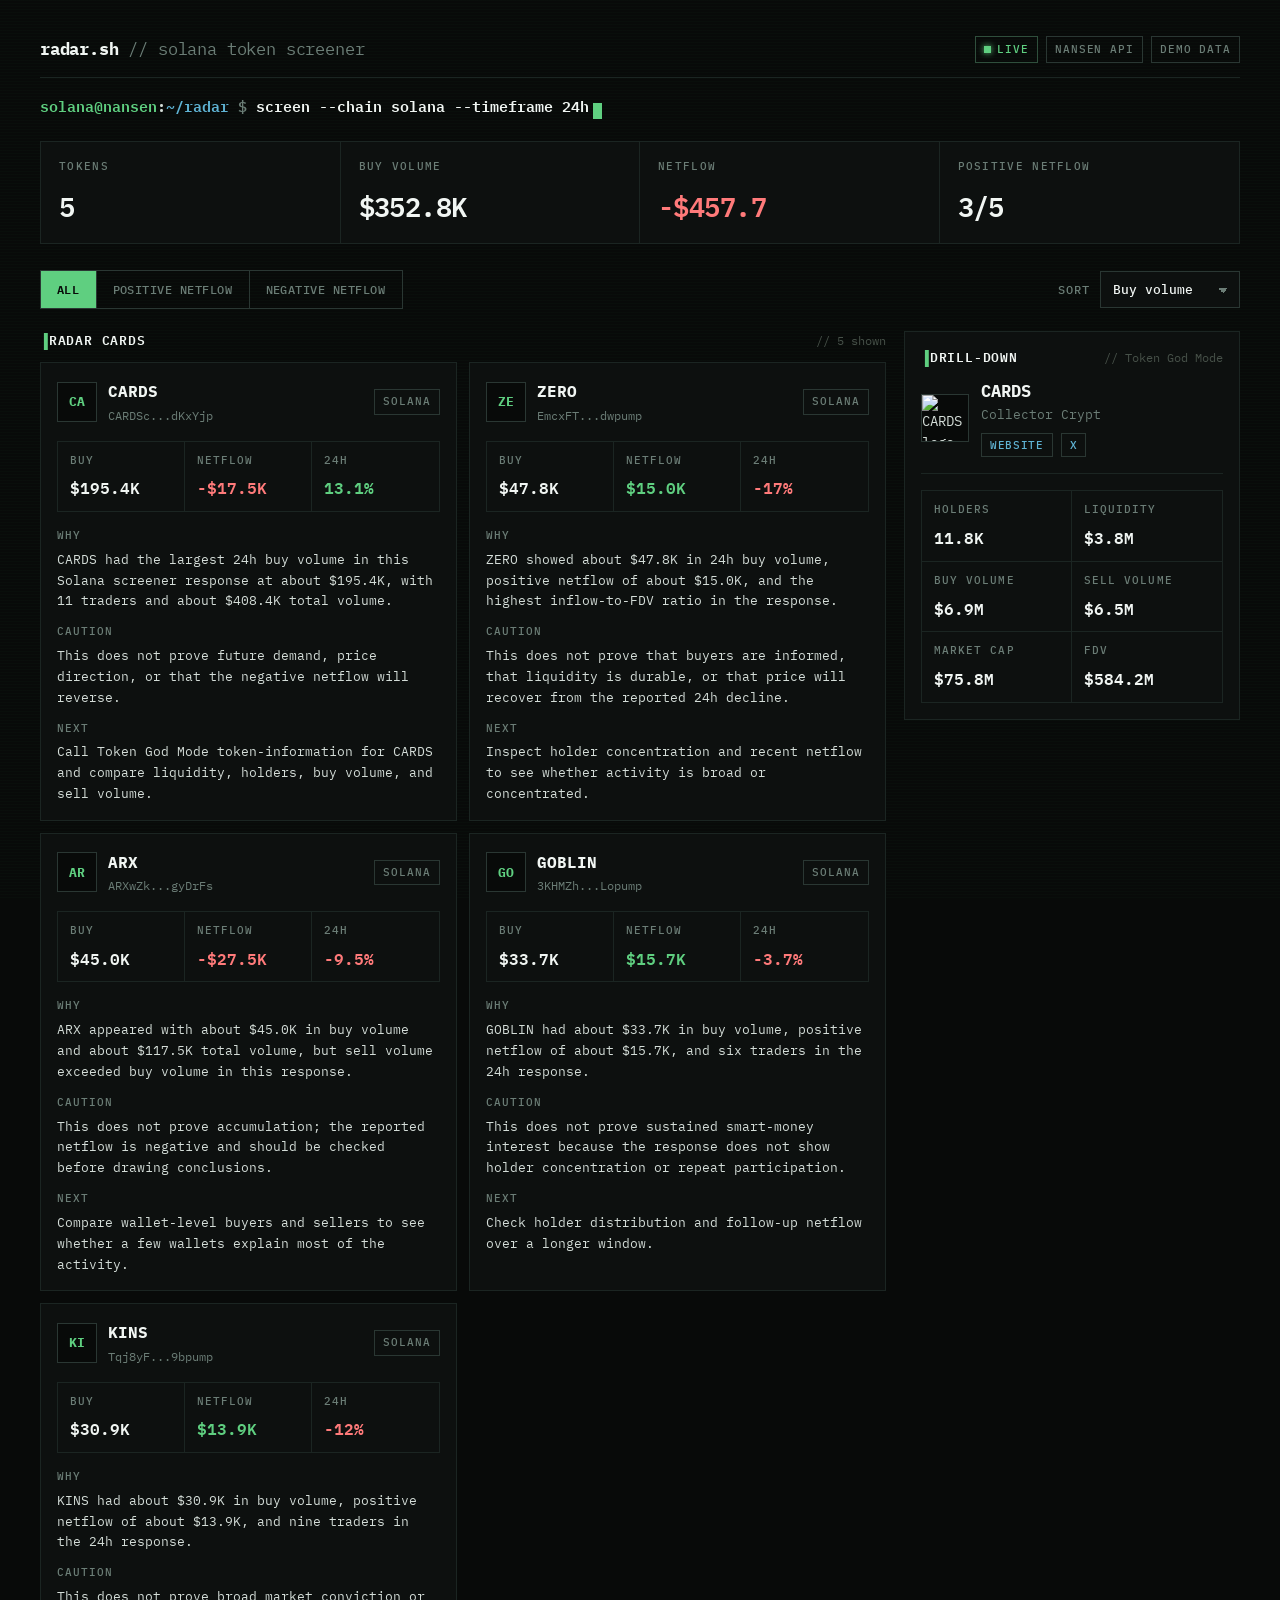
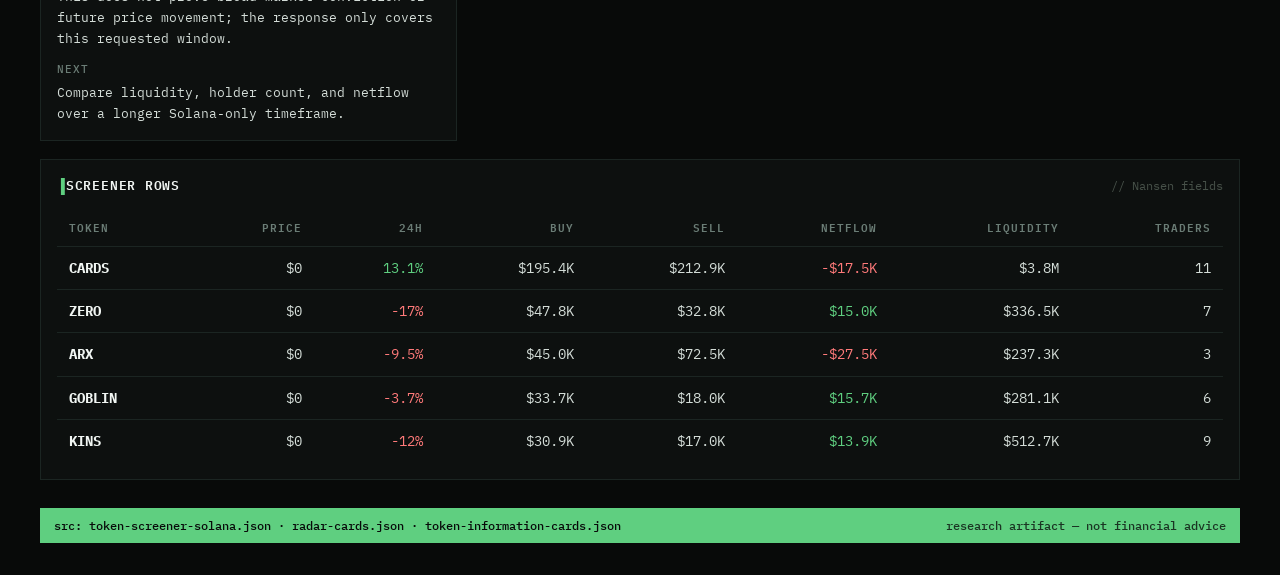
==== index.html @ 148d8b2f "Add initial implementation of Solana Token Radar - Create styles for the application in assets/style" ====
<!doctype html>
<html lang="en">
  <head>
    <meta charset="utf-8">
    <meta name="viewport" content="width=device-width, initial-scale=1">
    <title>Solana Token Radar</title>
    <link rel="stylesheet" href="assets/styles.css">
  </head>
  <body>
    <header class="app-header">
      <div class="term-bar">
        <h1 class="term-title">radar.sh<span> // solana token screener</span></h1>
        <div class="header-meta">
          <span class="live"><i aria-hidden="true"></i>live</span>
          <span>nansen api</span>
          <span>demo data</span>
        </div>
      </div>
      <p class="prompt"><span class="prompt-pre">solana@nansen</span>:<span class="prompt-path">~/radar</span> <span class="prompt-sign">$</span> <span class="prompt-cmd">screen --chain solana --timeframe 24h</span><span class="cursor" aria-hidden="true"></span></p>
    </header>

    <main>
      <section class="summary-grid" aria-label="Summary metrics">
        <article class="summary-tile">
          <span class="label">Tokens</span>
          <strong id="token-count">-</strong>
        </article>
        <article class="summary-tile">
          <span class="label">Buy Volume</span>
          <strong id="buy-volume">-</strong>
        </article>
        <article class="summary-tile">
          <span class="label">Netflow</span>
          <strong id="netflow">-</strong>
        </article>
        <article class="summary-tile">
          <span class="label">Positive Netflow</span>
          <strong id="positive-count">-</strong>
        </article>
      </section>

      <section class="toolbar" aria-label="Dashboard controls">
        <div class="segmented" role="group" aria-label="Filter tokens">
          <button class="is-active" type="button" data-filter="all">All</button>
          <button type="button" data-filter="positive">Positive netflow</button>
          <button type="button" data-filter="negative">Negative netflow</button>
        </div>
        <label class="sort-control">
          <span>Sort</span>
          <select id="sort-select">
            <option value="buy_volume">Buy volume</option>
            <option value="netflow">Netflow</option>
            <option value="volume">Total volume</option>
            <option value="market_cap_usd">Market cap</option>
          </select>
        </label>
      </section>

      <section class="dashboard-layout">
        <div>
          <div class="section-heading">
            <h2>Radar Cards</h2>
            <span id="result-count">-</span>
          </div>
          <div id="cards" class="card-grid"></div>
        </div>

        <aside class="profile-panel" aria-label="Token drill-down">
          <div class="section-heading">
            <h2>Drill-Down</h2>
            <span>Token God Mode</span>
          </div>
          <div id="profile"></div>
        </aside>
      </section>

      <section class="table-section">
        <div class="section-heading">
          <h2>Screener Rows</h2>
          <span>Nansen fields</span>
        </div>
        <div class="table-wrap">
          <table>
            <thead>
              <tr>
                <th>Token</th>
                <th>Price</th>
                <th>24h</th>
                <th>Buy</th>
                <th>Sell</th>
                <th>Netflow</th>
                <th>Liquidity</th>
                <th>Traders</th>
              </tr>
            </thead>
            <tbody id="token-table"></tbody>
          </table>
        </div>
      </section>
    </main>

    <footer class="app-footer">
      <span>src: token-screener-solana.json · radar-cards.json · token-information-cards.json</span>
      <span>research artifact — not financial advice</span>
    </footer>

    <template id="card-template">
      <article class="token-card">
        <div class="card-topline">
          <div class="token-id">
            <div class="token-mark"></div>
            <div>
              <h3></h3>
              <button class="address" type="button"></button>
            </div>
          </div>
          <span class="chain-pill">solana</span>
        </div>
        <div class="metric-strip">
          <div>
            <span>Buy</span>
            <strong data-field="buy"></strong>
          </div>
          <div>
            <span>Netflow</span>
            <strong data-field="netflow"></strong>
          </div>
          <div>
            <span>24h</span>
            <strong data-field="price_change"></strong>
          </div>
        </div>
        <dl class="card-notes">
          <dt>Why</dt>
          <dd data-field="why"></dd>
          <dt>Caution</dt>
          <dd data-field="caution"></dd>
          <dt>Next</dt>
          <dd data-field="next"></dd>
        </dl>
      </article>
    </template>

    <script src="assets/dashboard.js"></script>
  </body>
</html>
---- assets/styles.css ----
@import url("https://fonts.googleapis.com/css2?family=IBM+Plex+Mono:wght@400;500;600;700&display=swap");

:root {
  color-scheme: dark;
  --bg: #080a09;
  --panel: #0d100f;
  --panel-hi: #111513;
  --line: #1b2522;
  --line-hi: #2a3733;
  --text: #d4ddd8;
  --text-hi: #f1f6f3;
  --muted: #6b7d76;
  --dim: #475149;
  --green: #5fcf80;
  --green-dim: #2f4f3c;
  --red: #ff7a7a;
  --amber: #f0b95c;
  --cyan: #5fb3d4;
  --mono: "IBM Plex Mono", ui-monospace, SFMono-Regular, "SF Mono", Menlo,
    Consolas, "Liberation Mono", monospace;
}

* {
  box-sizing: border-box;
}

html {
  -webkit-text-size-adjust: 100%;
}

body {
  margin: 0;
  min-width: 320px;
  background: var(--bg);
  color: var(--text);
  font-family: var(--mono);
  font-size: 14px;
  line-height: 1.5;
  font-feature-settings: "tnum" 1;
  -webkit-font-smoothing: antialiased;
}

/* Faint CRT scanline atmosphere — the one ambient flourish. */
body::before {
  content: "";
  position: fixed;
  inset: 0;
  z-index: 0;
  pointer-events: none;
  background: repeating-linear-gradient(
    to bottom,
    rgba(95, 207, 128, 0.025) 0,
    rgba(95, 207, 128, 0.025) 1px,
    transparent 1px,
    transparent 3px
  );
}

body > * {
  position: relative;
  z-index: 1;
}

button,
select,
input {
  font: inherit;
  color: inherit;
}

a {
  color: var(--cyan);
}

h1,
h2,
h3,
p {
  margin: 0;
  font-weight: 600;
}

.app-header,
main,
.app-footer {
  width: min(1200px, calc(100% - 40px));
  margin: 0 auto;
}

/* ---------- Header: a live shell prompt ---------- */

.app-header {
  padding: 36px 0 22px;
}

.term-bar {
  display: flex;
  align-items: center;
  gap: 18px;
  flex-wrap: wrap;
  padding-bottom: 14px;
  border-bottom: 1px solid var(--line);
}

.term-title {
  font-size: 1.05rem;
  font-weight: 700;
  letter-spacing: -0.01em;
  color: var(--text-hi);
}

.term-title span {
  color: var(--muted);
  font-weight: 400;
}

.header-meta {
  display: flex;
  flex-wrap: wrap;
  gap: 8px;
  margin-left: auto;
}

.header-meta span {
  display: inline-flex;
  align-items: center;
  gap: 6px;
  border: 1px solid var(--line-hi);
  color: var(--muted);
  font-size: 0.7rem;
  font-weight: 500;
  letter-spacing: 0.08em;
  text-transform: uppercase;
  padding: 4px 8px;
}

.header-meta .live {
  color: var(--green);
  border-color: var(--green-dim);
}

.header-meta .live i {
  width: 7px;
  height: 7px;
  background: var(--green);
  box-shadow: 0 0 6px var(--green);
  animation: pulse 1.6s steps(1, end) infinite;
}

.prompt {
  margin-top: 18px;
  font-size: 0.95rem;
  color: var(--text);
  white-space: nowrap;
  overflow-x: auto;
  scrollbar-width: none;
}

.prompt::-webkit-scrollbar {
  display: none;
}

.prompt-pre {
  color: var(--green);
}

.prompt-path {
  color: var(--cyan);
}

.prompt-sign {
  color: var(--muted);
}

.prompt-cmd {
  color: var(--text-hi);
}

.cursor {
  display: inline-block;
  width: 9px;
  height: 1.05em;
  margin-left: 4px;
  vertical-align: text-bottom;
  background: var(--green);
  animation: blink 1.1s steps(1, end) infinite;
}

@keyframes blink {
  50% {
    opacity: 0;
  }
}

@keyframes pulse {
  50% {
    opacity: 0.2;
  }
}

/* ---------- Summary readout ---------- */

.summary-grid {
  display: grid;
  grid-template-columns: repeat(4, minmax(0, 1fr));
  gap: 0;
  border: 1px solid var(--line);
  margin-bottom: 26px;
}

.summary-tile {
  padding: 16px 18px;
  border-right: 1px solid var(--line);
}

.summary-tile:last-child {
  border-right: 0;
}

.label {
  display: block;
  color: var(--muted);
  font-size: 0.68rem;
  font-weight: 500;
  letter-spacing: 0.12em;
  text-transform: uppercase;
}

.summary-tile strong {
  display: block;
  margin-top: 12px;
  font-size: 1.7rem;
  font-weight: 600;
  letter-spacing: -0.02em;
  color: var(--text-hi);
}

/* ---------- Toolbar ---------- */

.toolbar {
  display: flex;
  align-items: center;
  justify-content: space-between;
  gap: 16px;
  margin-bottom: 22px;
}

.segmented {
  display: inline-flex;
  border: 1px solid var(--line-hi);
}

.segmented button {
  border: 0;
  border-right: 1px solid var(--line-hi);
  background: transparent;
  color: var(--muted);
  cursor: pointer;
  font-size: 0.78rem;
  font-weight: 500;
  letter-spacing: 0.04em;
  text-transform: uppercase;
  padding: 9px 16px;
  transition: background 0.12s, color 0.12s;
}

.segmented button:last-child {
  border-right: 0;
}

.segmented button:hover {
  color: var(--text-hi);
  background: var(--panel-hi);
}

.segmented button.is-active {
  background: var(--green);
  color: var(--bg);
  font-weight: 600;
}

.sort-control {
  display: flex;
  align-items: center;
  gap: 10px;
  color: var(--muted);
  font-size: 0.72rem;
  font-weight: 500;
  letter-spacing: 0.08em;
  text-transform: uppercase;
}

.sort-control select {
  border: 1px solid var(--line-hi);
  background: var(--panel);
  color: var(--text-hi);
  font-size: 0.8rem;
  font-weight: 500;
  padding: 8px 30px 8px 12px;
  cursor: pointer;
  appearance: none;
  background-image: linear-gradient(45deg, transparent 50%, var(--muted) 50%),
    linear-gradient(135deg, var(--muted) 50%, transparent 50%);
  background-position: calc(100% - 16px) 53%, calc(100% - 11px) 53%;
  background-size: 5px 5px, 5px 5px;
  background-repeat: no-repeat;
}

.sort-control select:hover {
  border-color: var(--green-dim);
}

/* ---------- Dashboard layout ---------- */

.dashboard-layout {
  display: grid;
  grid-template-columns: minmax(0, 1fr) 336px;
  gap: 18px;
  align-items: start;
}

.section-heading {
  display: flex;
  align-items: baseline;
  justify-content: space-between;
  gap: 16px;
  margin-bottom: 12px;
}

.section-heading h2 {
  font-size: 0.82rem;
  font-weight: 600;
  letter-spacing: 0.06em;
  text-transform: uppercase;
  color: var(--text-hi);
}

.section-heading h2::before {
  content: "\2590 ";
  color: var(--green);
}

.section-heading span {
  color: var(--dim);
  font-size: 0.72rem;
  font-weight: 400;
}

.section-heading span::before {
  content: "// ";
}

/* ---------- Cards ---------- */

.card-grid {
  display: grid;
  grid-template-columns: repeat(2, minmax(0, 1fr));
  gap: 12px;
}

.summary-tile,
.token-card,
.profile-panel,
.table-section {
  background: var(--panel);
}

.token-card {
  border: 1px solid var(--line);
  padding: 16px;
  transition: border-color 0.14s;
}

.token-card:hover {
  border-color: var(--line-hi);
}

.card-topline,
.token-id {
  display: flex;
  align-items: center;
  gap: 11px;
}

.card-topline {
  justify-content: space-between;
}

.token-mark {
  display: grid;
  width: 40px;
  height: 40px;
  flex: 0 0 40px;
  place-items: center;
  border: 1px solid var(--line-hi);
  background: var(--bg);
  color: var(--green);
  font-size: 0.82rem;
  font-weight: 700;
  letter-spacing: 0.02em;
}

.token-mark img {
  width: 100%;
  height: 100%;
  object-fit: cover;
}

.token-id h3 {
  font-size: 1.02rem;
  font-weight: 700;
  color: var(--text-hi);
}

.address {
  display: block;
  max-width: 190px;
  overflow: hidden;
  border: 0;
  background: transparent;
  color: var(--muted);
  cursor: pointer;
  padding: 2px 0 0;
  font-size: 0.78rem;
  text-align: left;
  text-overflow: ellipsis;
  white-space: nowrap;
}

.address:hover {
  color: var(--green);
}

.chain-pill {
  border: 1px solid var(--line-hi);
  color: var(--muted);
  font-size: 0.66rem;
  font-weight: 500;
  letter-spacing: 0.1em;
  text-transform: uppercase;
  padding: 4px 8px;
}

.metric-strip {
  display: grid;
  grid-template-columns: repeat(3, minmax(0, 1fr));
  border: 1px solid var(--line);
  margin: 16px 0;
}

.metric-strip div {
  padding: 11px 12px;
  border-right: 1px solid var(--line);
}

.metric-strip div:last-child {
  border-right: 0;
}

.metric-strip span,
.card-notes dt,
.profile-stat span {
  display: block;
  color: var(--muted);
  font-size: 0.66rem;
  font-weight: 500;
  letter-spacing: 0.1em;
  text-transform: uppercase;
}

.metric-strip strong {
  display: block;
  margin-top: 8px;
  font-size: 0.98rem;
  font-weight: 600;
  color: var(--text-hi);
}

.positive,
strong.positive {
  color: var(--green);
}

.negative,
strong.negative {
  color: var(--red);
}

.card-notes {
  margin: 0;
}

.card-notes dt {
  margin-top: 13px;
}

.card-notes dt:first-child {
  margin-top: 0;
}

.card-notes dd {
  margin: 5px 0 0;
  color: var(--text);
  font-size: 0.84rem;
  line-height: 1.55;
}

/* ---------- Profile drill-down ---------- */

.profile-panel,
.table-section {
  border: 1px solid var(--line);
  padding: 16px;
}

.profile-head {
  display: flex;
  align-items: center;
  gap: 12px;
  padding-bottom: 16px;
  border-bottom: 1px solid var(--line);
}

.profile-head h3 {
  font-size: 1.05rem;
  font-weight: 700;
  color: var(--text-hi);
}

.profile-head p {
  color: var(--muted);
  font-size: 0.8rem;
  font-weight: 400;
}

.profile-logo {
  width: 48px;
  height: 48px;
  flex: 0 0 48px;
  border: 1px solid var(--line-hi);
  background: var(--bg);
  object-fit: cover;
}

.profile-links {
  display: flex;
  flex-wrap: wrap;
  gap: 8px;
  margin-top: 9px;
}

.profile-links a {
  border: 1px solid var(--line-hi);
  color: var(--cyan);
  font-size: 0.7rem;
  font-weight: 500;
  letter-spacing: 0.06em;
  text-transform: uppercase;
  padding: 3px 8px;
  text-decoration: none;
}

.profile-links a:hover {
  border-color: var(--cyan);
}

.profile-stats {
  display: grid;
  grid-template-columns: repeat(2, minmax(0, 1fr));
  border: 1px solid var(--line);
  margin-top: 16px;
}

.profile-stat {
  padding: 11px 12px;
  border-right: 1px solid var(--line);
  border-bottom: 1px solid var(--line);
}

.profile-stat:nth-child(even) {
  border-right: 0;
}

.profile-stat:nth-last-child(-n + 2) {
  border-bottom: 0;
}

.profile-stat strong {
  display: block;
  margin-top: 8px;
  font-size: 0.98rem;
  font-weight: 600;
  color: var(--text-hi);
}

/* ---------- Table / screener rows ---------- */

.table-section {
  margin: 18px 0 28px;
}

.table-wrap {
  overflow-x: auto;
}

table {
  width: 100%;
  min-width: 820px;
  border-collapse: collapse;
}

th,
td {
  border-bottom: 1px solid var(--line);
  padding: 11px 12px;
  text-align: right;
  vertical-align: middle;
}

th:first-child,
td:first-child {
  text-align: left;
}

th {
  color: var(--muted);
  font-size: 0.66rem;
  font-weight: 600;
  letter-spacing: 0.1em;
  text-transform: uppercase;
}

td {
  font-size: 0.85rem;
  font-variant-numeric: tabular-nums;
  color: var(--text);
}

tbody tr {
  transition: background 0.1s;
}

tbody tr:hover {
  background: var(--panel-hi);
}

tbody tr:last-child td {
  border-bottom: 0;
}

.symbol-cell {
  font-weight: 700;
  color: var(--text-hi);
}

/* ---------- Footer: tmux-style status bar ---------- */

.app-footer {
  display: flex;
  justify-content: space-between;
  align-items: center;
  gap: 16px;
  flex-wrap: wrap;
  margin-bottom: 32px;
  padding: 9px 14px;
  background: var(--green);
  color: var(--bg);
  font-size: 0.72rem;
  font-weight: 500;
}

.app-footer span:last-child {
  opacity: 0.78;
}

/* ---------- Empty state ---------- */

.empty-state {
  border: 1px dashed var(--line-hi);
  background: var(--panel);
  color: var(--muted);
  padding: 18px;
  font-size: 0.85rem;
}

.empty-state::before {
  content: "$ ";
  color: var(--green);
}

/* ---------- Accessibility ---------- */

:focus-visible {
  outline: 2px solid var(--green);
  outline-offset: 2px;
}

@media (prefers-reduced-motion: reduce) {
  .cursor,
  .header-meta .live i {
    animation: none;
  }
}

/* ---------- Responsive ---------- */

@media (max-width: 980px) {
  .summary-grid {
    grid-template-columns: repeat(2, minmax(0, 1fr));
  }

  .summary-tile:nth-child(2) {
    border-right: 0;
  }

  .summary-tile:nth-child(-n + 2) {
    border-bottom: 1px solid var(--line);
  }

  .dashboard-layout,
  .card-grid {
    grid-template-columns: 1fr;
  }

  .profile-panel {
    order: -1;
  }
}

@media (max-width: 700px) {
  .term-title {
    width: 100%;
  }

  .header-meta {
    margin-left: 0;
  }

  .toolbar {
    flex-direction: column;
    align-items: stretch;
  }

  .segmented {
    display: grid;
    grid-template-columns: 1fr;
  }

  .segmented button {
    border-right: 0;
    border-bottom: 1px solid var(--line-hi);
  }

  .segmented button:last-child {
    border-bottom: 0;
  }

  .sort-control {
    justify-content: space-between;
  }

  .summary-grid,
  .metric-strip,
  .profile-stats {
    grid-template-columns: 1fr;
  }

  .summary-tile,
  .metric-strip div {
    border-right: 0;
    border-bottom: 1px solid var(--line);
  }

  .summary-tile:last-child,
  .metric-strip div:last-child {
    border-bottom: 0;
  }

  .profile-stat {
    border-right: 0;
  }

  .app-footer {
    flex-direction: column;
    align-items: flex-start;
    gap: 4px;
  }
}
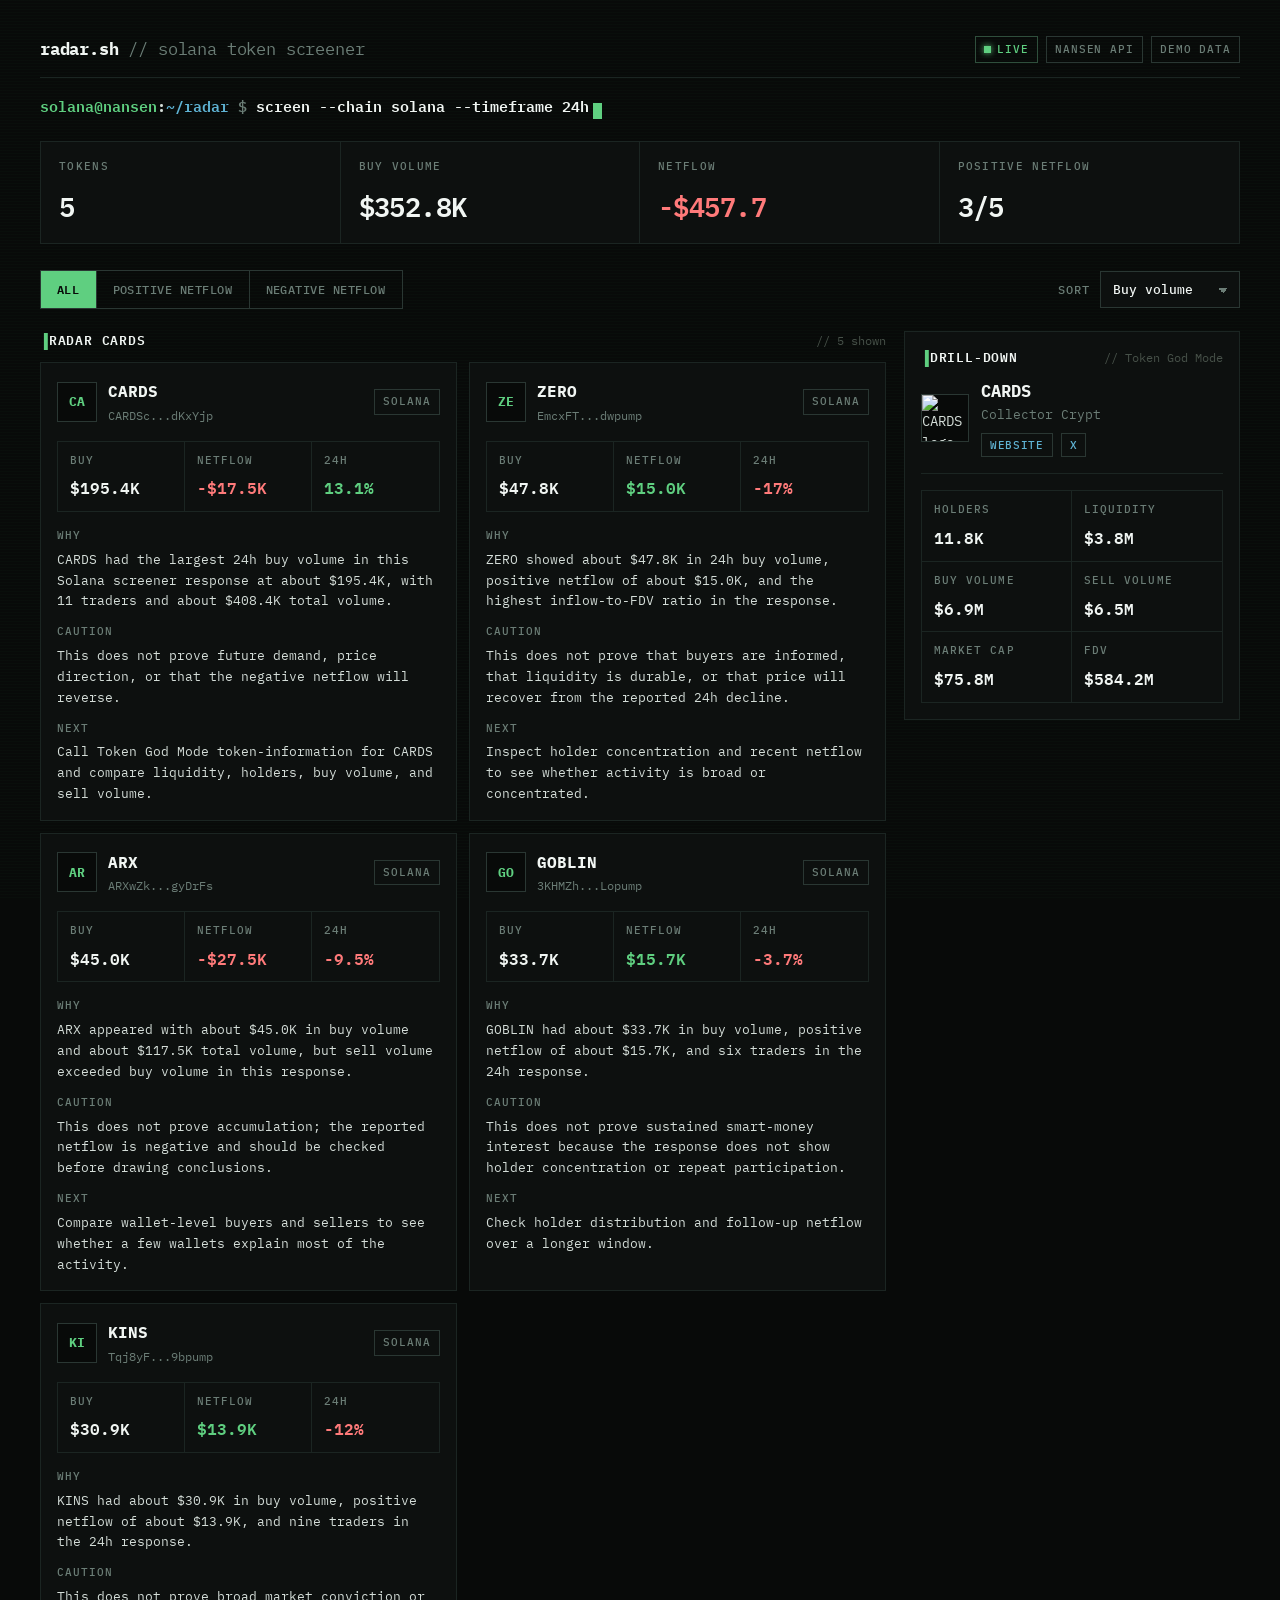
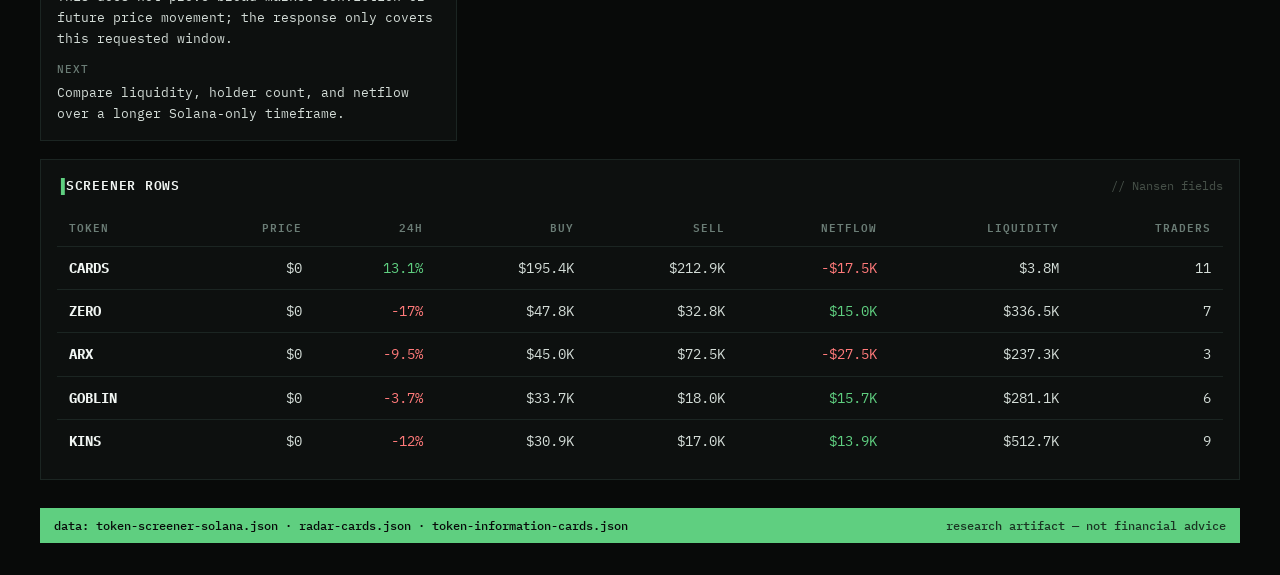
==== commit 0de3aa72: "Update README and index.html to reflect new data directory structure" ====
--- a/index.html
+++ b/index.html
@@ -100,7 +100,7 @@
     </main>
 
     <footer class="app-footer">
-      <span>src: token-screener-solana.json · radar-cards.json · token-information-cards.json</span>
+      <span>data: token-screener-solana.json · radar-cards.json · token-information-cards.json</span>
       <span>research artifact — not financial advice</span>
     </footer>
 
